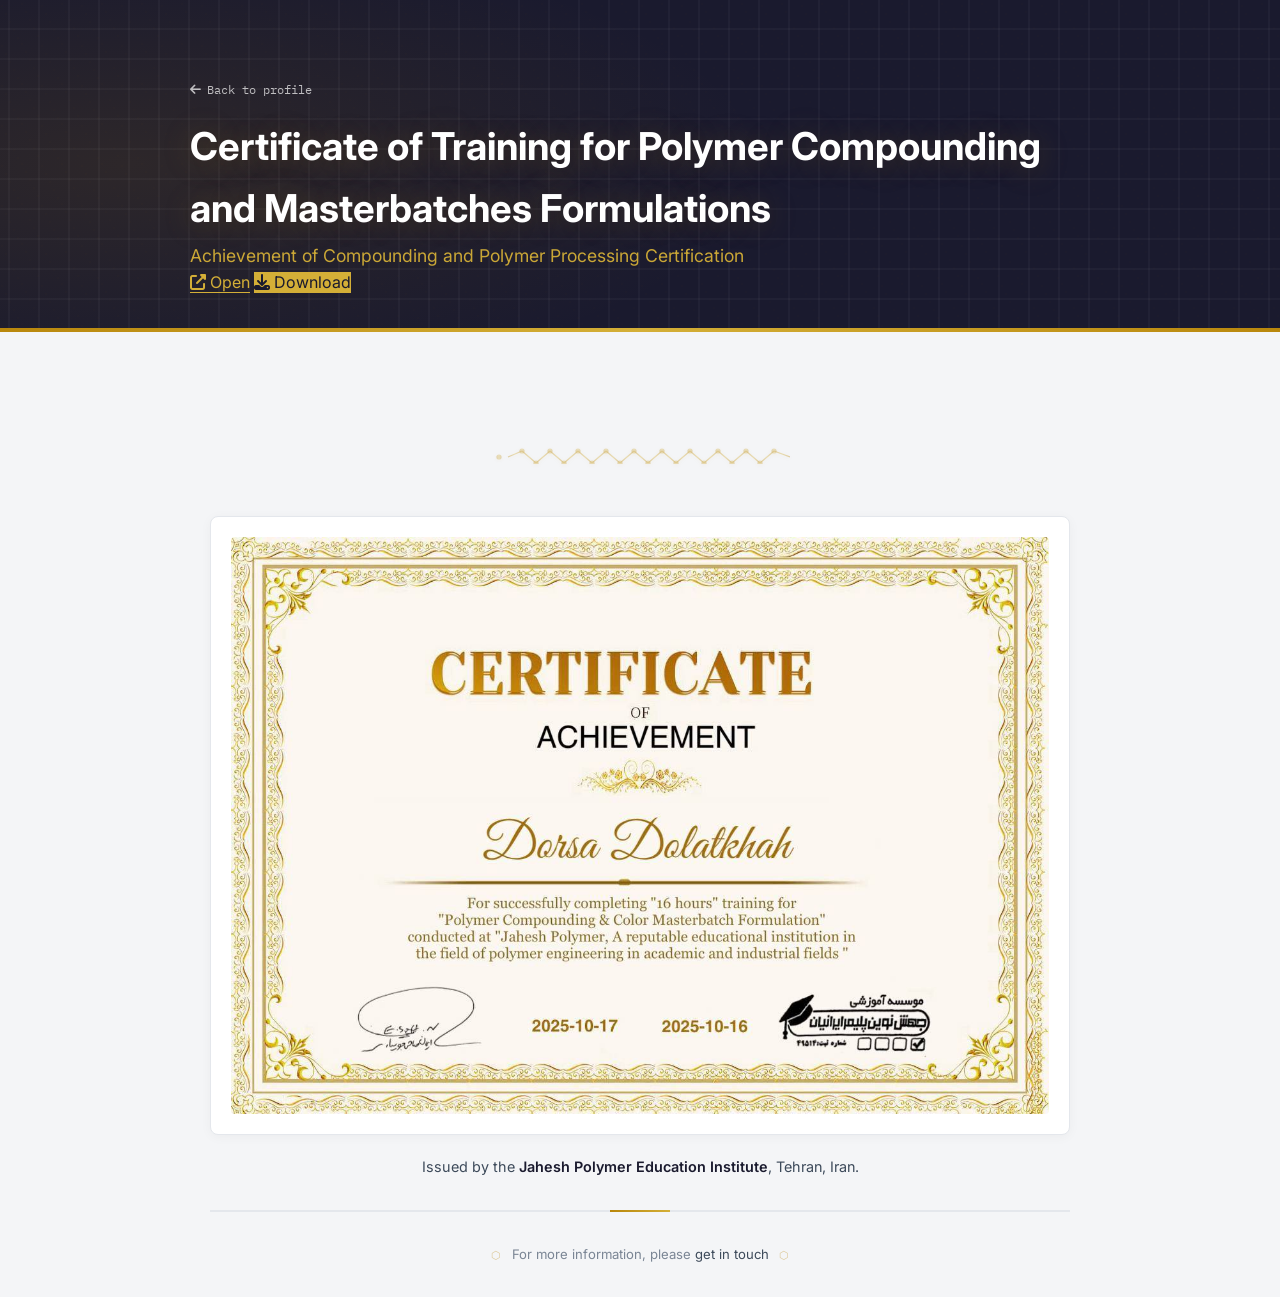
==== certificate1.html @ 7f87ec81 "add changes" ====
<!DOCTYPE html>
<html lang="en">
<head>
<meta charset="UTF-8" />
<meta name="viewport" content="width=device-width, initial-scale=1.0" />
<meta name="author" content="Dorsa Dolatkhah Ouchbolagh" />
<meta name="description" content="Polymer Processing and Masterbatch Formulation Certificate — Jahesh Polymer Education Institute, Tehran, Iran." />
<title>Polymer Processing and Formulation Certificate — Jahesh Polymer Education — Dorsa Dolatkhah Ouchbolagh</title>
<link rel="shortcut icon" href="https://avatars.githubusercontent.com/u/16579247" type="image/png" />
<link rel="preconnect" href="https://fonts.googleapis.com" />
<link rel="preconnect" href="https://fonts.gstatic.com" crossorigin />
<link href="https://fonts.googleapis.com/css2?family=Source+Serif+4:opsz,wght@8..60,400;8..60,500;8..60,600;8..60,700&family=Inter:wght@400;500;600;700&family=IBM+Plex+Mono:wght@400;500&display=swap" rel="stylesheet" />
<link href="https://cdnjs.cloudflare.com/ajax/libs/font-awesome/6.4.2/css/all.min.css" rel="stylesheet" />
<style>
  /* ===== Gold Theme – matches main page ===== */
  :root {
    --bg: #f4f5f7;
    --paper: #ffffff;
    --ink: #1a1a2e;
    --ink-soft: #3d4a5a;
    --ink-faint: #7a8594;
    --rule: #e4e7ec;
    --gold: #b8860b;
    --gold-light: #d4af37;
    --gold-glow: rgba(184, 134, 11, 0.15);
    --accent-soft: #b8860b14;
    --accent-light: #b8860b08;
    --serif: 'Source Serif 4', Georgia, serif;
    --sans: 'Inter', Helvetica, Arial, sans-serif;
    --mono: 'IBM Plex Mono', 'Fira Mono', monospace;
    --space: 1.25rem;
    --space-m: 2rem;
    --space-l: 3.25rem;
  }

  * { box-sizing: border-box; }
  html { -webkit-font-smoothing: antialiased; }
  body {
    margin: 0;
    background: var(--bg);
    color: var(--ink);
    font-family: var(--sans);
    line-height: 1.6;
    font-size: 16px;
  }
  a {
    color: var(--gold);
    text-decoration: none;
    border-bottom: 1px solid transparent;
    transition: border-color .25s ease, color .25s ease;
  }
  a:hover, a:focus {
    border-bottom-color: var(--gold);
    color: var(--gold);
  }
  a:focus-visible { outline: 2px solid var(--gold); outline-offset: 2px; border-radius: 2px; }

  .wrap {
    max-width: 900px;
    margin: 0 auto;
    padding: var(--space-l) var(--space) var(--space-m);
  }

  /* ===== Polymer-themed Header (same as main) ===== */
  .chain-header {
    position: relative;
    padding: calc(var(--space-l) + 1.5rem) var(--space) var(--space-m);
    margin: 0 calc(-1 * var(--space)) var(--space-m);
    min-height: 30vh;
    display: flex;
    align-items: center;
    background: var(--ink);
    color: #fff;
    overflow: hidden;
    border-bottom: 4px solid transparent;
    border-image: linear-gradient(90deg, var(--gold), var(--gold-light), var(--gold)) 1;
  }
  .chain-header .wrap {
    padding: 0;
    max-width: 900px;
    margin: 0 auto;
    position: relative;
    z-index: 2;
    width: 100%;
  }

  /* Gold glow */
  .chain-header::before {
    content: '';
    position: absolute;
    top: -20%;
    left: -10%;
    width: 70%;
    height: 140%;
    background: radial-gradient(ellipse at 30% 50%, rgba(184, 134, 11, 0.12), transparent 70%);
    z-index: 0;
    pointer-events: none;
  }

  /* Subtle pattern */
  .chain-header .bg-pattern {
    position: absolute;
    top: 0;
    left: 0;
    right: 0;
    bottom: 0;
    background-image: radial-gradient(circle at 5% 10%, var(--accent-soft) 1.5px, transparent 1.5px), radial-gradient(circle at 15% 30%, var(--accent-soft) 1.5px, transparent 1.5px), radial-gradient(circle at 25% 50%, var(--accent-soft) 1.5px, transparent 1.5px), radial-gradient(circle at 35% 70%, var(--accent-soft) 1.5px, transparent 1.5px), radial-gradient(circle at 45% 90%, var(--accent-soft) 1.5px, transparent 1.5px), radial-gradient(circle at 55% 15%, var(--accent-soft) 1.5px, transparent 1.5px), radial-gradient(circle at 65% 35%, var(--accent-soft) 1.5px, transparent 1.5px), radial-gradient(circle at 75% 55%, var(--accent-soft) 1.5px, transparent 1.5px), radial-gradient(circle at 85% 75%, var(--accent-soft) 1.5px, transparent 1.5px), radial-gradient(circle at 95% 95%, var(--accent-soft) 1.5px, transparent 1.5px);
    background-size: 40px 40px;
    opacity: 0.2;
    z-index: 0;
    pointer-events: none;
  }
  .chain-header .bg-lines {
    position: absolute;
    top: 0;
    left: 0;
    right: 0;
    bottom: 0;
    background: repeating-linear-gradient(90deg, transparent, transparent 28px, rgba(255,255,255,.03) 28px, rgba(255,255,255,.03) 30px), repeating-linear-gradient(0deg, transparent, transparent 28px, rgba(255,255,255,.03) 28px, rgba(255,255,255,.03) 30px);
    z-index: 0;
    pointer-events: none;
  }

  .chain-header header {
    border-bottom: none;
    padding-bottom: 0;
    margin-bottom: 0;
  }
  .chain-header header h1 {
    color: #fff;
    font-size: 2.4rem;
    text-shadow: 0 2px 30px rgba(184, 134, 11, 0.25);
    margin: 0 0 .2rem;
  }
  .chain-header header p {
    color: var(--gold-light);
    opacity: 0.95;
    font-size: 1.1rem;
    margin: 0;
  }
  .chain-header .back {
    color: rgba(255,255,255,.7);
    font-family: var(--mono);
    font-size: .78rem;
    display: inline-flex;
    align-items: center;
    gap: .4rem;
    margin-bottom: 1rem;
    border-bottom: none;
  }
  .chain-header .back:hover {
    color: #fff;
    border-bottom-color: var(--gold-light);
  }
  .chain-header .actions .btn {
    border-color: var(--gold-light);
    color: var(--gold-light);
    background: transparent;
  }
  .chain-header .actions .btn:hover {
    background: var(--gold-light);
    color: var(--ink);
    border-color: var(--gold-light);
    box-shadow: 0 0 30px rgba(184, 134, 11, 0.2);
  }
  .chain-header .actions .btn.primary {
    background: var(--gold-light);
    color: var(--ink);
    border-color: var(--gold-light);
  }
  .chain-header .actions .btn.primary:hover {
    background: var(--gold);
    border-color: var(--gold);
    color: #fff;
    box-shadow: 0 0 30px rgba(184, 134, 11, 0.3);
  }

  /* ===== Polymer Chain Divider ===== */
  .polymer-chain-divider {
    display: flex;
    align-items: center;
    justify-content: center;
    gap: .2rem;
    margin: var(--space-m) 0 var(--space-l);
    opacity: .6;
    width: 100%;
  }
  .polymer-chain-divider svg {
    width: 100%;
    max-width: 300px;
    height: 16px;
    filter: drop-shadow(0 1px 2px rgba(184, 134, 11, 0.2));
  }

  /* ===== Viewer ===== */
  .viewer {
    background: var(--paper);
    border: 1px solid var(--rule);
    border-radius: 8px;
    overflow: hidden;
    box-shadow: 0 2px 12px rgba(0,0,0,.04);
    padding: 1.25rem;
    text-align: center;
    transition: border-color .3s ease, box-shadow .3s ease;
  }
  .viewer:hover {
    border-color: var(--gold);
    box-shadow: 0 4px 24px rgba(184, 134, 11, 0.08);
  }
  .viewer img {
    max-width: 100%;
    height: auto;
    display: block;
    margin: 0 auto;
    border-radius: 4px;
  }

  .meta {
    margin-top: 1.25rem;
    font-size: .9rem;
    color: var(--ink-soft);
    text-align: center;
  }
  .meta strong {
    color: var(--ink);
    font-weight: 600;
  }

  /* ===== Footer ===== */
  footer {
    text-align: center;
    padding-top: var(--space-m);
    border-top: 2px solid var(--rule);
    color: var(--ink-faint);
    font-size: .82rem;
    margin-top: var(--space-m);
    position: relative;
  }
  footer::before {
    content: '';
    position: absolute;
    top: -2px;
    left: 50%;
    transform: translateX(-50%);
    width: 60px;
    height: 2px;
    background: linear-gradient(90deg, var(--gold), var(--gold-light));
  }
  footer a { color: var(--ink-soft); border-bottom: none; }
  footer a:hover { color: var(--gold); border-bottom: none; }
  footer .chain-icon {
    color: var(--gold);
    opacity: .4;
    font-size: .7rem;
    margin: 0 .4rem;
  }

  /* ===== Responsive ===== */
  @media (max-width: 600px) {
    .chain-header {
      padding: var(--space-l) var(--space) var(--space-m);
      min-height: 25vh;
      margin: 0 0 var(--space-m);
    }
    .chain-header header h1 { font-size: 1.8rem; }
    .chain-header header p { font-size: 1rem; }
    .chain-header .actions .btn { font-size: .7rem; padding: .35rem .6rem; }
    .wrap { padding: 1rem .8rem; }
    .polymer-chain-divider svg { max-width: 200px; }
  }

  @media print {
    body { background: #fff; }
    .chain-header {
      background: #fff !important;
      color: var(--ink) !important;
      padding: 1rem 0 !important;
      margin: 0 !important;
      min-height: auto !important;
      border-bottom: 3px solid var(--gold) !important;
    }
    .chain-header .bg-pattern, .chain-header .bg-lines, .chain-header::before { display: none !important; }
    .chain-header header h1 { color: var(--ink) !important; text-shadow: none !important; }
    .chain-header header p { color: var(--ink-soft) !important; }
    .chain-header .back, .chain-header .actions { display: none; }
    .wrap { padding: .5rem 0; max-width: 100%; }
    .viewer { border: 1px solid #ccc; box-shadow: none !important; }
    .polymer-chain-divider { display: none; }
    footer::before { display: none; }
  }
</style>
</head>
<body>

<!-- ===== Gold-themed Header ===== -->
<div class="chain-header">
  <div class="bg-pattern"></div>
  <div class="bg-lines"></div>
  <div class="wrap">
    <a class="back" href="index.html"><i class="fa-solid fa-arrow-left"></i> Back to profile</a>
    <header>
      <div>
        <h1>Certificate of Training for Polymer Compounding and Masterbatches Formulations</h1>
        <p>Achievement of Compounding and Polymer Processing Certification</p>
      </div>
      <div class="actions">
        <a class="btn" href="certificate-for-Compounding.jpg" target="_blank" rel="noopener"><i class="fa-solid fa-up-right-from-square"></i> Open</a>
        <a class="btn primary" href="certificate-for-Compounding.jpg" download><i class="fa-solid fa-download"></i> Download</a>
      </div>
    </header>
  </div>
</div>

<div class="wrap">

  <!-- ===== Polymer Chain Divider ===== -->
  <div class="polymer-chain-divider" aria-hidden="true">
    <svg viewBox="0 0 300 16" xmlns="http://www.w3.org/2000/svg">
      <g stroke="url(#goldGradCert)" fill="none" stroke-width="1.2" opacity="0.6">
        <line x1="0" y1="9" x2="18" y2="9" />
        <line x1="18" y1="9" x2="32" y2="3" />
        <line x1="32" y1="3" x2="46" y2="15" />
        <line x1="46" y1="15" x2="60" y2="3" />
        <line x1="60" y1="3" x2="74" y2="15" />
        <line x1="74" y1="15" x2="88" y2="3" />
        <line x1="88" y1="3" x2="102" y2="15" />
        <line x1="102" y1="15" x2="116" y2="3" />
        <line x1="116" y1="3" x2="130" y2="15" />
        <line x1="130" y1="15" x2="144" y2="3" />
        <line x1="144" y1="3" x2="158" y2="15" />
        <line x1="158" y1="15" x2="172" y2="3" />
        <line x1="172" y1="3" x2="186" y2="15" />
        <line x1="186" y1="15" x2="200" y2="3" />
        <line x1="200" y1="3" x2="214" y2="15" />
        <line x1="214" y1="15" x2="228" y2="3" />
        <line x1="228" y1="3" x2="242" y2="15" />
        <line x1="242" y1="15" x2="256" y2="3" />
        <line x1="256" y1="3" x2="270" y2="15" />
        <line x1="270" y1="15" x2="284" y2="3" />
        <line x1="284" y1="3" x2="300" y2="9" />
      </g>
      <g fill="url(#goldGradCert)" opacity="0.5">
        <circle cx="9" cy="9" r="2.6" />
        <circle cx="32" cy="3" r="2.6" />
        <circle cx="46" cy="15" r="2.6" />
        <circle cx="60" cy="3" r="2.6" />
        <circle cx="74" cy="15" r="2.6" />
        <circle cx="88" cy="3" r="2.6" />
        <circle cx="102" cy="15" r="2.6" />
        <circle cx="116" cy="3" r="2.6" />
        <circle cx="130" cy="15" r="2.6" />
        <circle cx="144" cy="3" r="2.6" />
        <circle cx="158" cy="15" r="2.6" />
        <circle cx="172" cy="3" r="2.6" />
        <circle cx="186" cy="15" r="2.6" />
        <circle cx="200" cy="3" r="2.6" />
        <circle cx="214" cy="15" r="2.6" />
        <circle cx="228" cy="3" r="2.6" />
        <circle cx="242" cy="15" r="2.6" />
        <circle cx="256" cy="3" r="2.6" />
        <circle cx="270" cy="15" r="2.6" />
        <circle cx="284" cy="3" r="2.6" />
      </g>
      <defs>
        <linearGradient id="goldGradCert" x1="0%" y1="0%" x2="100%" y2="0%">
          <stop offset="0%" stop-color="#b8860b" />
          <stop offset="50%" stop-color="#d4af37" />
          <stop offset="100%" stop-color="#b8860b" />
        </linearGradient>
      </defs>
    </svg>
  </div>

  <!-- ===== Certificate Viewer ===== -->
  <div class="viewer">
    <img src="certificate-for-Compounding.jpg" alt="Certificate of training for Polymer Compounding and Color Masterbatches Formulations" />
  </div>

  <p class="meta">Issued by the <strong>Jahesh Polymer Education Institute</strong>, Tehran, Iran.</p>

  <!-- ===== Footer ===== -->
  <footer>
    <span class="chain-icon">⬡</span>
    For more information, please <a href="mailto:dolatkhahdorsa250@gmail.com">get in touch</a>
    <span class="chain-icon">⬡</span>
  </footer>

</div>
</body>
</html>
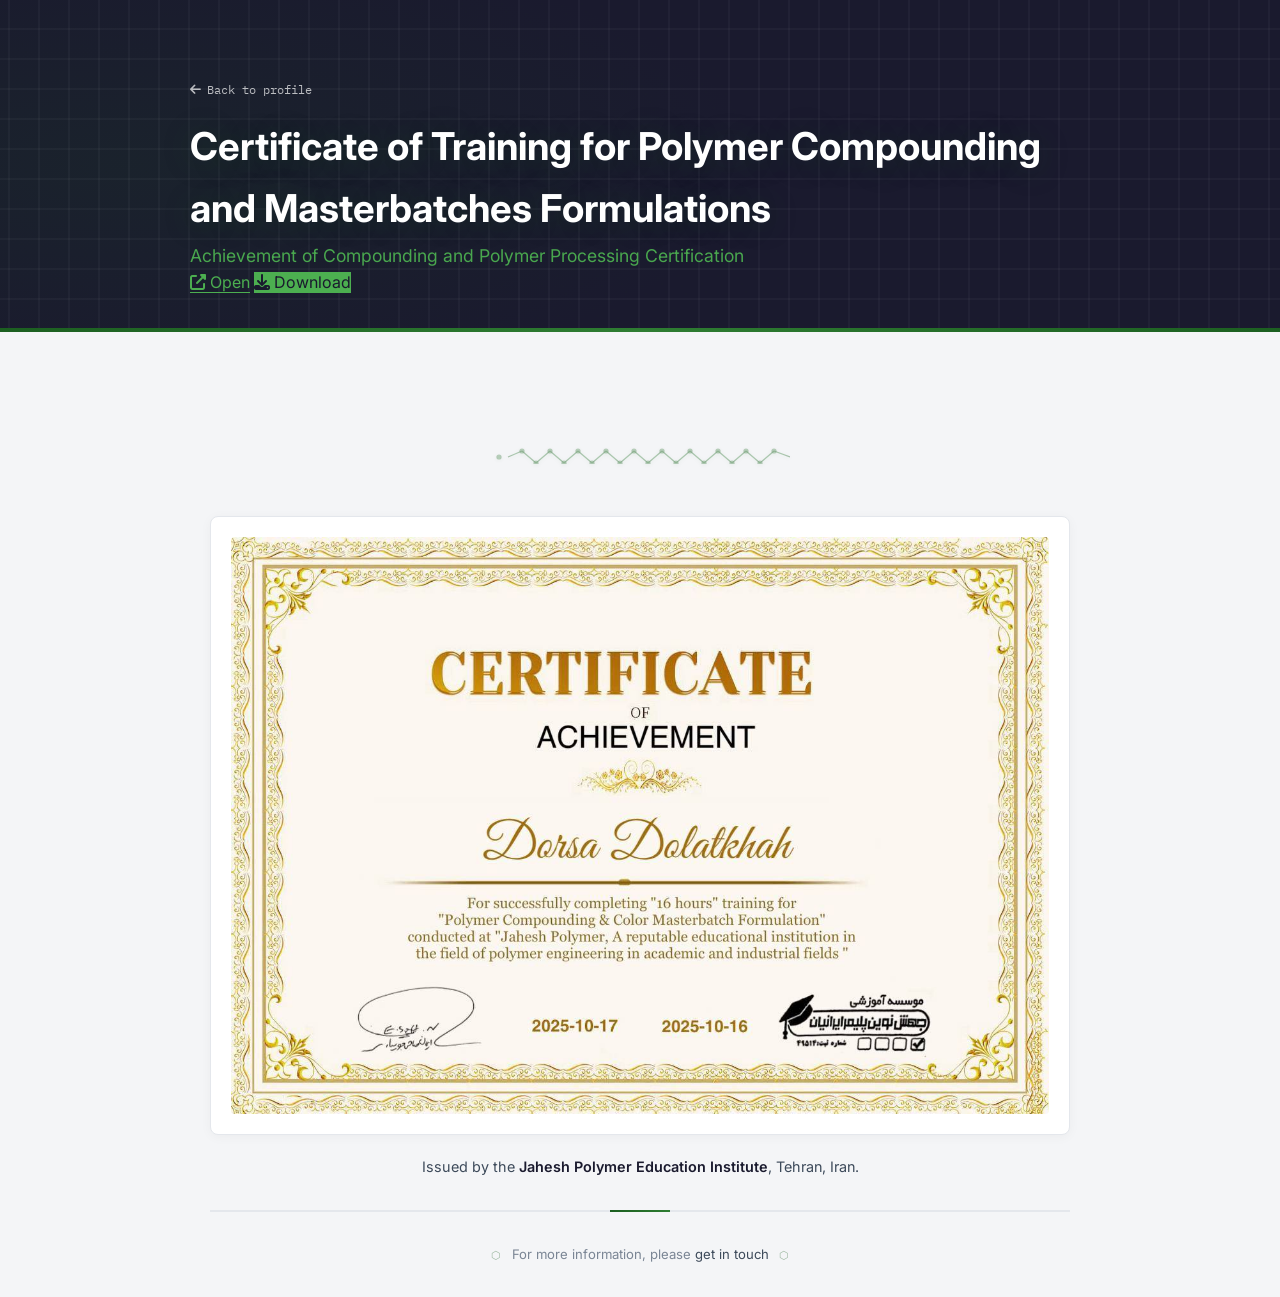
==== commit 59f0089b: "add changes" ====
--- a/certificate1.html
+++ b/certificate1.html
@@ -12,7 +12,7 @@
 <link href="https://fonts.googleapis.com/css2?family=Source+Serif+4:opsz,wght@8..60,400;8..60,500;8..60,600;8..60,700&family=Inter:wght@400;500;600;700&family=IBM+Plex+Mono:wght@400;500&display=swap" rel="stylesheet" />
 <link href="https://cdnjs.cloudflare.com/ajax/libs/font-awesome/6.4.2/css/all.min.css" rel="stylesheet" />
 <style>
-  /* ===== Gold Theme – matches main page ===== */
+  /* ===== Green Theme – matches main page ===== */
   :root {
     --bg: #f4f5f7;
     --paper: #ffffff;
@@ -20,11 +20,12 @@
     --ink-soft: #3d4a5a;
     --ink-faint: #7a8594;
     --rule: #e4e7ec;
-    --gold: #b8860b;
-    --gold-light: #d4af37;
-    --gold-glow: rgba(184, 134, 11, 0.15);
-    --accent-soft: #b8860b14;
-    --accent-light: #b8860b08;
+    --green: #1B5E20;            /* dark forest green – main accent */
+    --green-light: #2E7D32;      /* medium green – for gradients */
+    --green-pale: #4CAF50;       /* lighter green – for subtle highlights */
+    --green-glow: rgba(27, 94, 32, 0.15);
+    --accent-soft: #1B5E2014;
+    --accent-light: #1B5E2008;
     --serif: 'Source Serif 4', Georgia, serif;
     --sans: 'Inter', Helvetica, Arial, sans-serif;
     --mono: 'IBM Plex Mono', 'Fira Mono', monospace;
@@ -44,16 +45,16 @@
     font-size: 16px;
   }
   a {
-    color: var(--gold);
+    color: var(--green);
     text-decoration: none;
     border-bottom: 1px solid transparent;
     transition: border-color .25s ease, color .25s ease;
   }
   a:hover, a:focus {
-    border-bottom-color: var(--gold);
-    color: var(--gold);
-  }
-  a:focus-visible { outline: 2px solid var(--gold); outline-offset: 2px; border-radius: 2px; }
+    border-bottom-color: var(--green);
+    color: var(--green);
+  }
+  a:focus-visible { outline: 2px solid var(--green); outline-offset: 2px; border-radius: 2px; }
 
   .wrap {
     max-width: 900px;
@@ -61,7 +62,7 @@
     padding: var(--space-l) var(--space) var(--space-m);
   }
 
-  /* ===== Polymer-themed Header (same as main) ===== */
+  /* ===== Polymer-themed Header (green) ===== */
   .chain-header {
     position: relative;
     padding: calc(var(--space-l) + 1.5rem) var(--space) var(--space-m);
@@ -73,7 +74,7 @@
     color: #fff;
     overflow: hidden;
     border-bottom: 4px solid transparent;
-    border-image: linear-gradient(90deg, var(--gold), var(--gold-light), var(--gold)) 1;
+    border-image: linear-gradient(90deg, var(--green), var(--green-light), var(--green)) 1;
   }
   .chain-header .wrap {
     padding: 0;
@@ -84,7 +85,7 @@
     width: 100%;
   }
 
-  /* Gold glow */
+  /* Green glow */
   .chain-header::before {
     content: '';
     position: absolute;
@@ -92,7 +93,7 @@
     left: -10%;
     width: 70%;
     height: 140%;
-    background: radial-gradient(ellipse at 30% 50%, rgba(184, 134, 11, 0.12), transparent 70%);
+    background: radial-gradient(ellipse at 30% 50%, rgba(27, 94, 32, 0.12), transparent 70%);
     z-index: 0;
     pointer-events: none;
   }
@@ -129,11 +130,11 @@
   .chain-header header h1 {
     color: #fff;
     font-size: 2.4rem;
-    text-shadow: 0 2px 30px rgba(184, 134, 11, 0.25);
+    text-shadow: 0 2px 30px rgba(27, 94, 32, 0.25);
     margin: 0 0 .2rem;
   }
   .chain-header header p {
-    color: var(--gold-light);
+    color: var(--green-pale);
     opacity: 0.95;
     font-size: 1.1rem;
     margin: 0;
@@ -150,32 +151,32 @@
   }
   .chain-header .back:hover {
     color: #fff;
-    border-bottom-color: var(--gold-light);
+    border-bottom-color: var(--green-pale);
   }
   .chain-header .actions .btn {
-    border-color: var(--gold-light);
-    color: var(--gold-light);
+    border-color: var(--green-pale);
+    color: var(--green-pale);
     background: transparent;
   }
   .chain-header .actions .btn:hover {
-    background: var(--gold-light);
+    background: var(--green-pale);
     color: var(--ink);
-    border-color: var(--gold-light);
-    box-shadow: 0 0 30px rgba(184, 134, 11, 0.2);
+    border-color: var(--green-pale);
+    box-shadow: 0 0 30px rgba(27, 94, 32, 0.2);
   }
   .chain-header .actions .btn.primary {
-    background: var(--gold-light);
+    background: var(--green-pale);
     color: var(--ink);
-    border-color: var(--gold-light);
+    border-color: var(--green-pale);
   }
   .chain-header .actions .btn.primary:hover {
-    background: var(--gold);
-    border-color: var(--gold);
+    background: var(--green);
+    border-color: var(--green);
     color: #fff;
-    box-shadow: 0 0 30px rgba(184, 134, 11, 0.3);
-  }
-
-  /* ===== Polymer Chain Divider ===== */
+    box-shadow: 0 0 30px rgba(27, 94, 32, 0.3);
+  }
+
+  /* ===== Polymer Chain Divider (Green) ===== */
   .polymer-chain-divider {
     display: flex;
     align-items: center;
@@ -189,7 +190,7 @@
     width: 100%;
     max-width: 300px;
     height: 16px;
-    filter: drop-shadow(0 1px 2px rgba(184, 134, 11, 0.2));
+    filter: drop-shadow(0 1px 2px rgba(27, 94, 32, 0.2));
   }
 
   /* ===== Viewer ===== */
@@ -204,8 +205,8 @@
     transition: border-color .3s ease, box-shadow .3s ease;
   }
   .viewer:hover {
-    border-color: var(--gold);
-    box-shadow: 0 4px 24px rgba(184, 134, 11, 0.08);
+    border-color: var(--green);
+    box-shadow: 0 4px 24px rgba(27, 94, 32, 0.08);
   }
   .viewer img {
     max-width: 100%;
@@ -244,12 +245,12 @@
     transform: translateX(-50%);
     width: 60px;
     height: 2px;
-    background: linear-gradient(90deg, var(--gold), var(--gold-light));
+    background: linear-gradient(90deg, var(--green), var(--green-light));
   }
   footer a { color: var(--ink-soft); border-bottom: none; }
-  footer a:hover { color: var(--gold); border-bottom: none; }
+  footer a:hover { color: var(--green); border-bottom: none; }
   footer .chain-icon {
-    color: var(--gold);
+    color: var(--green);
     opacity: .4;
     font-size: .7rem;
     margin: 0 .4rem;
@@ -277,7 +278,7 @@
       padding: 1rem 0 !important;
       margin: 0 !important;
       min-height: auto !important;
-      border-bottom: 3px solid var(--gold) !important;
+      border-bottom: 3px solid var(--green) !important;
     }
     .chain-header .bg-pattern, .chain-header .bg-lines, .chain-header::before { display: none !important; }
     .chain-header header h1 { color: var(--ink) !important; text-shadow: none !important; }
@@ -292,7 +293,7 @@
 </head>
 <body>
 
-<!-- ===== Gold-themed Header ===== -->
+<!-- ===== Green-themed Header ===== -->
 <div class="chain-header">
   <div class="bg-pattern"></div>
   <div class="bg-lines"></div>
@@ -313,10 +314,10 @@
 
 <div class="wrap">
 
-  <!-- ===== Polymer Chain Divider ===== -->
+  <!-- ===== Polymer Chain Divider (Green) ===== -->
   <div class="polymer-chain-divider" aria-hidden="true">
     <svg viewBox="0 0 300 16" xmlns="http://www.w3.org/2000/svg">
-      <g stroke="url(#goldGradCert)" fill="none" stroke-width="1.2" opacity="0.6">
+      <g stroke="url(#greenGradCert)" fill="none" stroke-width="1.2" opacity="0.6">
         <line x1="0" y1="9" x2="18" y2="9" />
         <line x1="18" y1="9" x2="32" y2="3" />
         <line x1="32" y1="3" x2="46" y2="15" />
@@ -339,7 +340,7 @@
         <line x1="270" y1="15" x2="284" y2="3" />
         <line x1="284" y1="3" x2="300" y2="9" />
       </g>
-      <g fill="url(#goldGradCert)" opacity="0.5">
+      <g fill="url(#greenGradCert)" opacity="0.5">
         <circle cx="9" cy="9" r="2.6" />
         <circle cx="32" cy="3" r="2.6" />
         <circle cx="46" cy="15" r="2.6" />
@@ -362,10 +363,10 @@
         <circle cx="284" cy="3" r="2.6" />
       </g>
       <defs>
-        <linearGradient id="goldGradCert" x1="0%" y1="0%" x2="100%" y2="0%">
-          <stop offset="0%" stop-color="#b8860b" />
-          <stop offset="50%" stop-color="#d4af37" />
-          <stop offset="100%" stop-color="#b8860b" />
+        <linearGradient id="greenGradCert" x1="0%" y1="0%" x2="100%" y2="0%">
+          <stop offset="0%" stop-color="#1B5E20" />
+          <stop offset="50%" stop-color="#2E7D32" />
+          <stop offset="100%" stop-color="#1B5E20" />
         </linearGradient>
       </defs>
     </svg>
